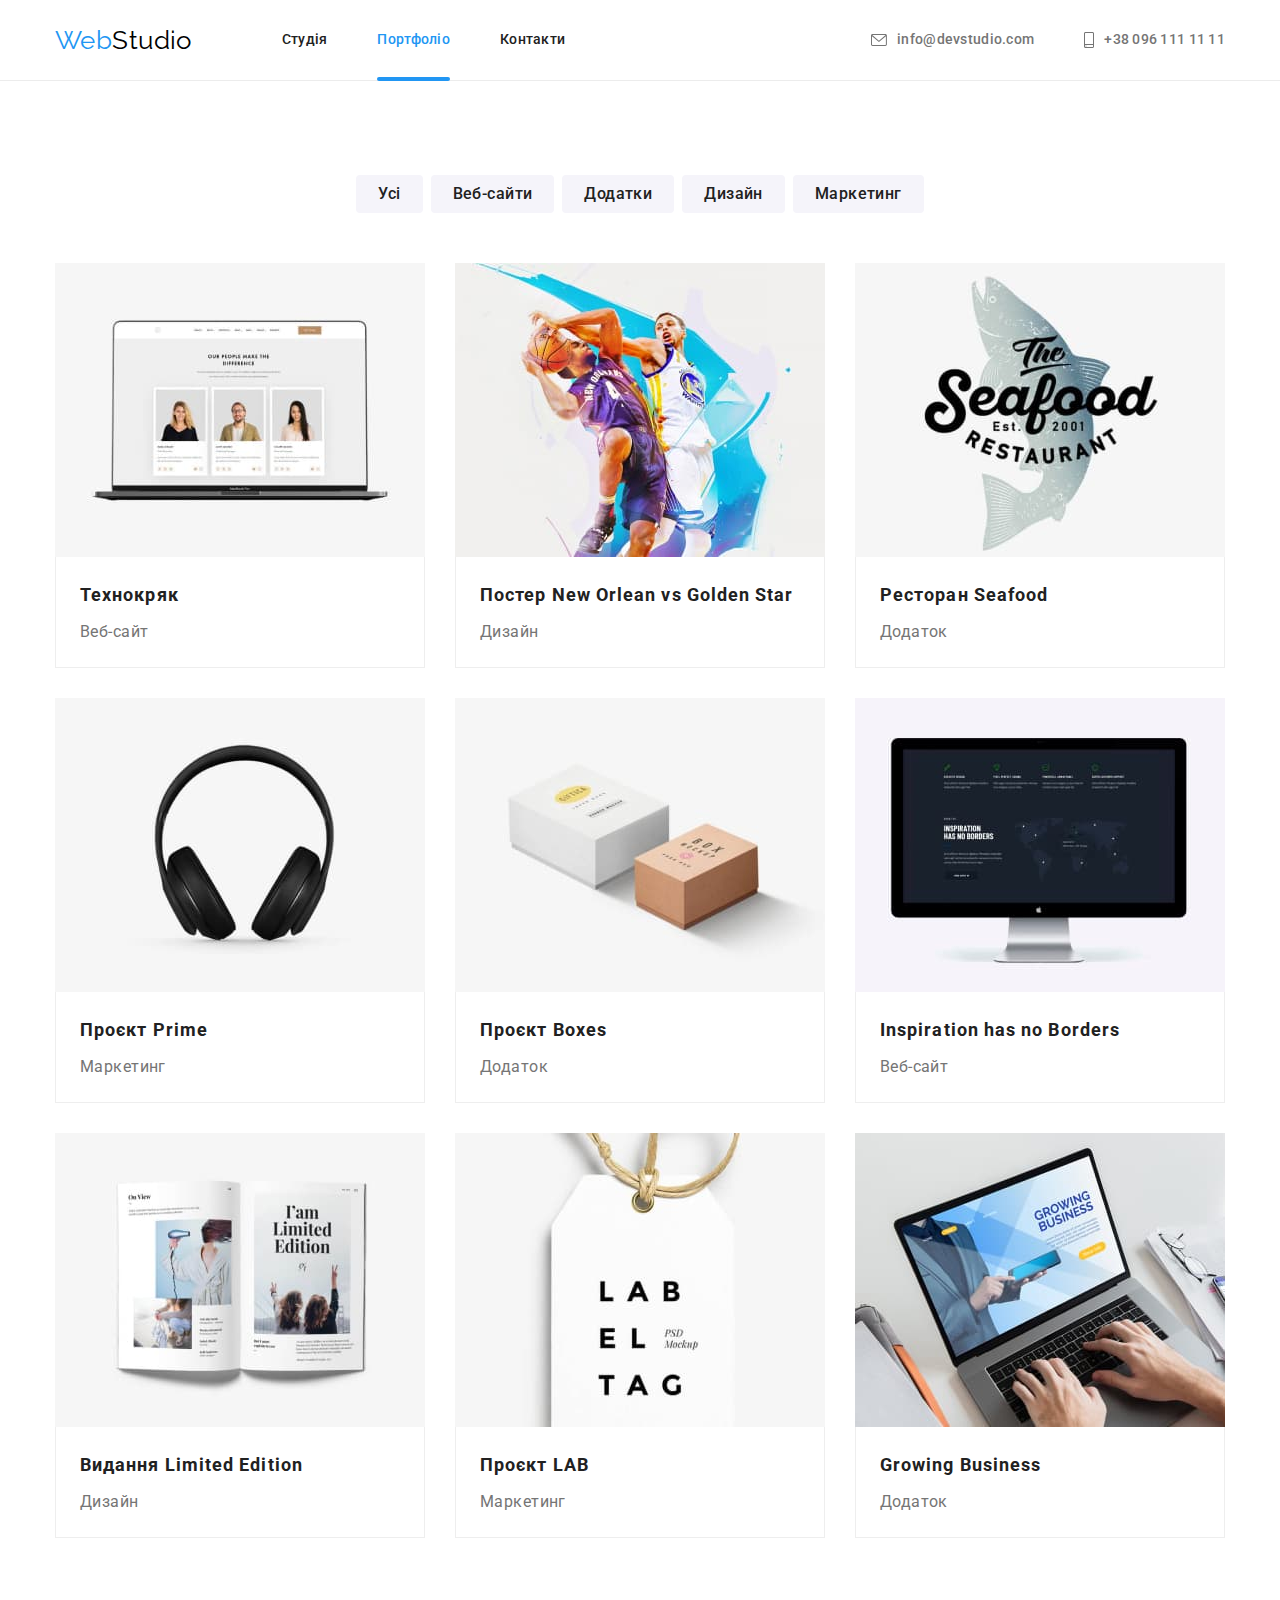
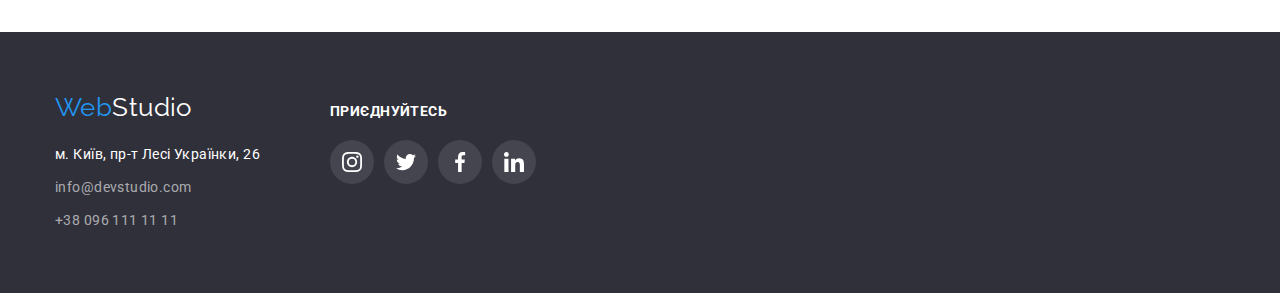
==== portfolio.html @ d750ab9e "Initial commit" ====
<!DOCTYPE html>
<html lang="uk">
	<head>
		<meta charset="UTF-8" />
		<meta http-equiv="X-UA-Compatible" content="IE=edge" />
		<meta name="viewport" content="width=device-width, initial-scale=1.0" />
		<title>Портфоліо</title>
		<link rel="preconnect" href="https://fonts.googleapis.com" />
		<link rel="preconnect" href="https://fonts.gstatic.com" crossorigin />
		<link
			href="https://fonts.googleapis.com/css2?family=Raleway:wght@700&family=Roboto:wght@400;500;700;900&display=swap"
			rel="stylesheet"
		/>
		<link
			rel="stylesheet"
			href="https://cdnjs.cloudflare.com/ajax/libs/modern-normalize/1.1.0/modern-normalize.min.css"
		/>
		<link rel="stylesheet" href="./css/styles.css" />
	</head>
	<body>
		<header class="head-sect">
			<div class="container head-nav"
				><nav class="nav-container">
					<a href="./index.html" lang="en" class="logo"><span class="logo-accent">Web</span>Studio</a>
					<ul class="list nav-list">
						<li class="nav-item"><a href="./index.html" class="link nav-link">Студія</a></li>
						<li class="nav-item"><a href="./portfolio.html" class="link nav-link current">Портфоліо</a></li>
						<li class="nav-item"><a href="" class="link nav-link">Контакти</a></li>
					</ul>
				</nav>
				<ul class="list nav-container">
					<li class="nav-item"
						><a href="mailto:info@devstudio.com" class="link nav-link contact-link"
							><svg width="16px" height="12px" class="contact-icon">
								<use href="./images/symbol-defs.svg#icon-envelope"></use>
							</svg>
							info@devstudio.com</a
						></li
					>
					<li class="nav-item"
						><a href="tel:+380961111111" class="link nav-link contact-link">
							<svg width="10px" height="16px" class="contact-icon">
								<use href="./images/symbol-defs.svg#icon-smartphone""></use></svg
							>+38 096 111 11 11</a
						></li
					>
				</ul>
			</div>
		</header>
		<main>
			<section class="section">
			<div class="container">
					<h1 class="visually-hidden">Наші продукти</h1>
					<ul class="list filter-list">
						<li class="filter-item"><button class="basic-button filter-button" type="button">Усі</button></li>
						<li class="filter-item"><button class="basic-button filter-button" type="button">Веб-сайти</button></li>
						<li class="filter-item"><button class="basic-button filter-button" type="button">Додатки</button></li>
						<li class="filter-item"><button class="basic-button filter-button" type="button">Дизайн</button></li>
						<li class="filter-item"><button class="basic-button filter-button" type="button">Маркетинг</button></li>
					</ul>
					<ul class="list cards-list">
						<li class="cards-item">
							<a href="" class="link filter-link">
								<div class="card-thumb">
								<img src="./images/filtr-1.jpg" alt="веб сайт" width="370" height="294" />
							<p class="overlay-text">Ресурс пропонує комплексні пропозиції з різним рівнем функціоналу та сервісів. Все це дозволить відвідувачу отримати вичерпні відомості про компанію чи приватну особу.</p>
								</div>
							<div class="card-text"
								><h2 class="cards-header">Технокряк</h2>
								<p class="cards-text">Веб-сайт</p>
							</div></a>
							
						</li>
						<li class="cards-item">
							<a href="" class="link filter-link">
								<div class="card-thumb">
									<img src="./images/filtr-2.jpg" alt="постер" width="370" height="294" />
								<p class="overlay-text">Ресурс пропонує комплексні пропозиції з різним рівнем функціоналу та сервісів. Все це дозволить відвідувачу отримати вичерпні відомості про компанію чи приватну особу.</p>
							</div>
								<div class="card-text"
								><h2 class="cards-header">Постер <span lang="en">New Orlean vs Golden Star</span></h2>
								<p class="cards-text">Дизайн</p></div
							></a>
						</li>
						<li class="cards-item"><a href="" class="link filter-link"><div class="card-thumb">
							<img src="./images/filtr-3.jpg" alt="емблема ресторану" width="370" height="294" />
							<p class="overlay-text">Ресурс пропонує комплексні пропозиції з різним рівнем функціоналу та сервісів. Все це дозволить відвідувачу отримати вичерпні відомості про компанію чи приватну особу.</p>
							</div><div class="card-text"
								><h2 class="cards-header">Ресторан <span lang="en">Seafood</span></h2>
								<p class="cards-text">Додаток</p></div
							></a>
						</li>
						<li class="cards-item"><a href="" class="link filter-link"><div class="card-thumb">
							<img src="./images/filtr-4.jpg" alt="навушники" width="370" height="294" />
							<p class="overlay-text">Ресурс пропонує комплексні пропозиції з різним рівнем функціоналу та сервісів. Все це дозволить відвідувачу отримати вичерпні відомості про компанію чи приватну особу.</p>
							</div><div class="card-text"
								><h2 class="cards-header">Проєкт <span lang="en">Prime </span></h2>
								<p class="cards-text">Маркетинг</p></div
							></a>	
						</li>
						<li class="cards-item"><a href="" class="link filter-link"><div class="card-thumb">
							<img src="./images/filtr-5.jpg" alt="коробки" width="370" height="294" /><p class="overlay-text">Ресурс пропонує комплексні пропозиції з різним рівнем функціоналу та сервісів. Все це дозволить відвідувачу отримати вичерпні відомості про компанію чи приватну особу.</p>
							</div><div class="card-text"
								><h2 class="cards-header">Проєкт <span lang="en">Boxes</span></h2>
								<p class="cards-text">Додаток</p></div
							></a>
						</li>
						<li class="cards-item"><a href="" class="link filter-link"><div class="card-thumb">
							<img src="./images/filtr-6.jpg" alt="веб сайт" width="370" height="294" />
							<p class="overlay-text">Ресурс пропонує комплексні пропозиції з різним рівнем функціоналу та сервісів. Все це дозволить відвідувачу отримати вичерпні відомості про компанію чи приватну особу.</p>
							</div><div class="card-text"
								><h2 lang="en" class="cards-header">Inspiration has no Borders</h2>
								<p class="cards-text">Веб-сайт</p></div
							></a>
						</li>
						<li class="cards-item"><a href="" class="link filter-link"><div class="card-thumb">
							<img src="./images/filtr-7.jpg" alt="книга" width="370" height="294" />
							<p class="overlay-text">Ресурс пропонує комплексні пропозиції з різним рівнем функціоналу та сервісів. Все це дозволить відвідувачу отримати вичерпні відомості про компанію чи приватну особу.</p>
							</div><div class="card-text"
								><h2 class="cards-header">Видання <span lang="en">Limited Edition</span></h2>
								<p class="cards-text">Дизайн</p></div
							></a>
						</li>
						<li class="cards-item"><a href="" class="link filter-link"><div class="card-thumb">
							<img src="./images/filtr-8.jpg" alt="ярлик з текстом" width="370" height="294" />
							<p class="overlay-text">Ресурс пропонує комплексні пропозиції з різним рівнем функціоналу та сервісів. Все це дозволить відвідувачу отримати вичерпні відомості про компанію чи приватну особу.</p>
							</div><div class="card-text"
								><h2  class="cards-header">Проєкт <span lang="en">LAB</span></h2> <p class="cards-text">Маркетинг</p></div
							></a>
						</li>
						<li class="cards-item"><a href="" class="link filter-link"><div class="card-thumb">
							<img src="./images/filtr-9.jpg" alt="додаток для бізнесу" width="370" height="294" />
							<p class="overlay-text">Ресурс пропонує комплексні пропозиції з різним рівнем функціоналу та сервісів. Все це дозволить відвідувачу отримати вичерпні відомості про компанію чи приватну особу.</p>
							</div><div class="card-text"
								><h2 lang="en" class="cards-header">Growing Business</h2> <p class="cards-text">Додаток</p></div
							></a>
						</li>
					</ul>
				</section>
			</div>
		</main>
		<footer class="footer">
			<div class="container">
				<div class="footer-cont">
					<div>
					<a href="./index.html" lang="en" class="logo logo-bot"><span class="logo-accent">Web</span>Studio</a>
					<address class="address">
					<ul class="list">
							<li class="foot-item">
							<a
								href="https://goo.gl/maps/7gZieauw5EvDryMb9"
								target="_blank"
								rel="noreferrer noopener"
								class="link map-link"
								>м. Київ, пр-т Лесі Українки, 26</a
							>
						</li>
						<li class="foot-item"><a href="mailto:info@devstudio.com" class="link foot-link">info@devstudio.com</a></li>
						<li class="foot-item"><a href="tel:+380961111111" class="link foot-link">+38 096 111 11 11</a></li>
					</ul>
				</address>
					</div>
					<div class="social-cont">
						<strong class="social-call">приєднуйтесь</strong>
						<ul class="list social-list">
							<li class="social-item"><a href="" class="link social-link footer-social"><svg width="20px" height="20px" class="social-icon">
								<use href="./images/symbol-defs.svg#icon-instagram"></use></svg
							></a></li>
							<li class="social-item"><a href="" class="link social-link footer-social"><svg width="20px" height="20px" class="social-icon">
								<use href="./images/symbol-defs.svg#icon-twitter"></use></svg
							></a></li>
							<li class="social-item"><a href="" class="link social-link footer-social"><svg width="20px" height="20px" class="social-icon">
								<use href="./images/symbol-defs.svg#icon-facebook"></use></svg
							></a></li>
							<li class="social-item"><a href="" class="link social-link footer-social"><svg width="20px" height="20px" class="social-icon">
								<use href="./images/symbol-defs.svg#icon-linkedin"></use></svg
							></a></li>
						</ul>
					</div>
				</div>
			</div>
		</footer>
	</body>
</html>
---- css/styles.css ----
:root {
	--main-color: #757575;
	--accent-color: #2196f3;
	--header-color: #212121;
	--active-button: #188ce8;
	--secondary-logo-color: #000000;
	--secondary-color: #ffffff;
	--main-background-color: #ffffff;
	--secondary-background-color: #2f303a;
	--footer-links: rgba(255, 255, 255, 0.6);
	--filter-bg: #f5f4fa;
	--card-set-gap: 30px;
	--icon-color: #AFB1B8;
}
/* global rules */
body {
	font-family: "Roboto", sans-serif;
	font-size: 14px;
	line-height: 1.71;
	letter-spacing: 0.03em;
	color: var(--main-color);
	background-color: var(--main-background-color);
}
h1, h2, h3, h5, h5, h6 {
	margin: 0;
}
button {
	padding: 0;
}
img {
	display: block;
	max-width: 100%;
}
.list p {
	margin: 0;
}
.visually-hidden {
	position: absolute;
	width: 1px;
	height: 1px;
	margin: -1px;
	border: 0;
	padding: 0;

	white-space: nowrap;
	clip-path: inset(100%);
	clip: rect(0 0 0 0);
	overflow: hidden;
}
.list {
	list-style: none;
	padding: 0;
	margin: 0;
}
.link {
	text-decoration: none;
	color: inherit;
}
.container {
	width: 1200px;
	padding-left: 15px;
	padding-right: 15px;
	margin-left: auto;
	margin-right: auto;
	/* outline: 1px solid purple; */
}
.section {
	padding-top: 94px;
	padding-bottom: 94px;
	/* outline: 1px solid yellowgreen; */
}
/* header */
.head-sect {
	border-bottom: 1px solid #ECECEC;
}
.head-nav {
	display: flex;
	justify-content: space-between;
	align-items: center;

}
/* Logo */
.logo {
	font-family: "Raleway", sans-serif;
	font-size: 26px;
	line-height: 1.19;
	text-decoration: none;

	color: var(--secondary-logo-color);
}
.logo-accent {
	color: var(--accent-color);
}
/* navigation */
.nav-container {
	display: flex;
	align-items: center;

	/* outline: 1px solid red; */
}
.nav-list {
	display: flex;
	align-items: center;
	margin-left: 90px;

	/* outline: 1px solid red; */
}

.nav-item {
	position: relative;
	margin-left: 50px;
}
.nav-item:first-child {
	margin-left: 0;
}

.nav-link {
	display: block;
	padding: 32px 0;
	
	font-weight: 500;
	font-size: 14px;
	line-height: 1.14;
	letter-spacing: 0.02em;
	color: var(--header-color);
	transition: color 250ms cubic-bezier(0.4, 0, 0.2, 1);

	/* outline: 1px solid greenyellow; */
}

.current {
	color: var(--accent-color);
}
.nav-link:hover,
.nav-link:focus {
	color: var(--accent-color);
}

.current::after {
	content: '';
	position: absolute;
	bottom: -1px;
	display: block;
	background: var(--accent-color);
	width: 100%;
	height: 4px;
	border-radius: 2px;
}

.contact-link {
	display: flex;
	align-items: center;
	color: var(--main-color);
}

.contact-icon {
	fill: currentColor;
	margin-right: 10px;
}



/* hero */
.hero-sect {
	padding: 200px 0;
	background-color: var(--secondary-background-color);
	text-align: center;
}
.hero-bg {
	height: 600px;
	max-width: 1600px;
	margin-left: auto;
	margin-right: auto;
	background-image: linear-gradient(rgba(47, 48, 58, 0.4),
	rgba(47, 48, 58, 0.4)),
	url(../images/hero-bg.jpg);
	background-size: cover;
	background-repeat: no-repeat;
	background-position: center;
}

.hero-header {
	width: 700px;
	margin-bottom: 30px;
	margin-right: auto;
	margin-left: auto;

	font-weight: 900;
	font-size: 44px;
	line-height: 1.36;
	letter-spacing: 0.06em;
	text-transform: uppercase;

	color: var(--secondary-color);
}
.basic-button {
	border: 0px;
	display: inline-block;
	cursor: pointer;
}

.hero-button {
	min-width: 216px;
	border-radius: 4px;
	padding: 10px;


	font-family: inherit;
	font-weight: 700;
	font-size: 16px;
	line-height: 1.88;
	letter-spacing: 0.06em;

	color: var(--secondary-color);
	background-color: var(--accent-color);
	box-shadow: 0px 4px 4px rgba(0, 0, 0, 0.15);

	transition: background-color 250ms cubic-bezier(0.4, 0, 0.2, 1);
}
.hero-button:hover,
.hero-button:focus {
	background-color: var(--active-button);
}
/* Qualities */
.section-qual {
	padding-top: 94px;
}

.qualities-thumb {
	display: flex;
	justify-content: center;
	align-items: center;
	background-color: var(--filter-bg);
	width: 270px;
	height: 120px;
	margin-bottom: 30px;
}

.quality-header {
	margin-bottom: 10px;
	font-size: 14px;
	line-height: 1.14;
	letter-spacing: 0.03em;
	text-transform: uppercase;

	color: var(--header-color);

}
.qualities-list {
display: flex;

}

.qualities-item {
	flex-basis: calc((100%-90px) / 4);
	margin-left: 30px;
	/* outline: 1px solid teal; */
}
.qualities-item:first-child {
	margin-left: 0;
}

/* What we do */
.main-header {
	margin-bottom: 50px;
	font-size: 36px;
	line-height: 1.17;
	text-align: center;

	color: var(--header-color);
}
.works-list {
	display: flex;
	/* outline: 1px dashed red; */
	margin-left: -30px;
}
.work-item {
	position: relative;
	flex-basis: calc((100% / 3) -30px);
	margin-left: 30px;
}

.works-text {
	position: absolute;
	bottom: 0;
	display: flex;
	justify-content: center;
	align-items: center;
	width: 100%;
	height: 70px;

	background: rgba(47, 48, 58, 0.8);

	font-weight: 700;
	line-height: 1.14;
	text-align: center;
	text-transform: uppercase;
	
	color: var(--secondary-color);
}

/* Our team */
.team-section {
	background-color: var(--filter-bg);
}

.team-list {
	display: flex;
	/* outline: 1px dashed red; */
}
.team-item {
	flex-basis: calc((100% - 90px) / 4);
	margin-left: 30px;
	box-shadow: 0px 1px 3px rgba(0, 0, 0, 0.12), 
	0px 1px 1px rgba(0, 0, 0, 0.14), 
	0px 2px 1px rgba(0, 0, 0, 0.2);
	border-radius: 4px;

	/* outline: 1px dashed yellowgreen; */
}
.team-item:first-child {
	margin-left: 0;
}

.team-descr {
	padding: 30px 0;
	background-color:var(--main-background-color);
	border-radius: 4px;
}

.names {
	margin-bottom: 10px;
	font-weight: 500;
	font-size: 16px;
	line-height: 1.19;
	text-align: center;

	color: var(--header-color);
}
.speciality {
	font-size: 16px;
	line-height: 1.19;
	text-align: center;
}

.social-list {
	display: flex;
	justify-content: center;
	margin-top: 16px;
	/* outline: 1px solid red; */
}

.social-item:not(:first-child) {
	margin-left: 10px;

}

.social-link {
	display: flex;
	justify-content: center;
	align-items: center;
	width: 44px;
	height: 44px;
	fill: var(--icon-color);
	border-radius: 50%;

	transition: background-color 250ms cubic-bezier(0.4, 0, 0.2, 1), 
	fill 250ms cubic-bezier(0.4, 0, 0.2, 1);
}

.social-link:hover,
.social-link:focus {
	background-color: var(--accent-color);
	fill: var(--secondary-color);
}

/* Clients */
.client-list {
	display: flex;
	justify-content: center;
}

.client-item:not(:first-child) {
	margin-left: 30px;
}
.client-link {
	display: flex;
	justify-content: center;
	align-items: center;
	width: 170px;
	height: 92px;
	fill: var(--icon-color);
	border: 1px solid var(--icon-color);
	border-radius: 4px;

	transition: fill 250ms cubic-bezier(0.4, 0, 0.2, 1), 
	border-color 250ms cubic-bezier(0.4, 0, 0.2, 1);
}

.client-link:hover,
.client-link:focus {
	fill: var(--accent-color);
	border-color: var(--accent-color);
}



/* Footer */
.footer {
	padding: 60px 0;
	background-color: var(--secondary-background-color);
}
.footer-cont {
	display: flex;
	align-items: baseline;
}


.logo-bot {
	display: block;
	margin-bottom: 20px;
	color: var(--secondary-color);
}
.address {
	font-style: normal;
}
.map-link {
	color: var(--secondary-color);
	transition: color 250ms cubic-bezier(0.4, 0, 0.2, 1);
}
.map-link:hover,
.map-link:focus {
	color: var(--accent-color);
}

.foot-link {
	color: var(--footer-links);
	transition: color 250ms cubic-bezier(0.4, 0, 0.2, 1);
}
.foot-link:hover,
.foot-link:focus {
	color: var(--accent-color);
}

.foot-item + .foot-item {
	margin-top: 9px;
}
.social-cont {
	margin-left: 70px;
}

.social-call {
	line-height: 1.14;
	text-transform: uppercase;
	color: var(--secondary-color);
} 

.footer-social {
	background-color: rgba(255, 255, 255, 0.1);
	fill: var(--secondary-color);
}

/* Modal */
.backdrop {
	position: fixed;
	top: 0;
	left: 0;
	width: 100%;
	height: 100%;
	background: rgba(0, 0, 0, 0.2);
	opacity: 1;
	transition: opacity 250ms cubic-bezier(0.4, 0, 0.2, 1),
	visibility 250ms cubic-bezier(0.4, 0, 0.2, 1);
}
.backdrop.is-hidden {
	opacity: 0;
	pointer-events: none;
	visibility: hidden;
}

.backdrop.is-hidden .modal {
	transform: translate(-50%, -50%) scale(0.5);
}


.modal {
	position: absolute;
	top: 50%;
	left: 50%;
	min-height: 580px;
	min-width: 530px;
	background-color: var(--secondary-color);
	box-shadow: 0px 1px 3px rgba(0, 0, 0, 0.12), 0px 1px 1px rgba(0, 0, 0, 0.14), 0px 2px 1px rgba(0, 0, 0, 0.2);
	border-radius: 4px;
	transform: translate(-50%, -50%) scale(1);
	transition: transform 250ms cubic-bezier(0.4, 0, 0.2, 1),
	box-shadow 250ms cubic-bezier(0.4, 0, 0.2, 1);
}

.close-button {
	position: absolute;
	top: 8px;
	right: 8px;
	display: flex;
	align-items: center;
	justify-content: center;
	width: 30px;
	height: 30px;
	cursor: pointer;
	border-radius: 50%;
	background: #FFFFFF;
	border: 1px solid rgba(0, 0, 0, 0.1);
}

/* Portfolio */
/* Filter */
/* buttons */
.filter-button {
	padding-top: 6px;
	padding-bottom: 6px;
	padding-left: 22px;
	padding-right: 22px;
	border-radius: 4px;

	font-family: inherit;
	font-weight: 500;
	font-size: 16px;
	line-height: 1.62;
	text-align: center;
	letter-spacing: inherit;

	color: var(--header-color);
	background-color: var(--filter-bg);

	transition: color 250ms cubic-bezier(0.4, 0, 0.2, 1),
	background-color 250ms cubic-bezier(0.4, 0, 0.2, 1),
	box-shadow 250ms cubic-bezier(0.4, 0, 0.2, 1);

	/* outline: 1px solid yellowgreen; */
}
.filter-button:hover,
.filter-button:focus {
	color: var(--secondary-color);
	background-color: var(--accent-color);
	box-shadow: 0px 3px 1px rgba(0, 0, 0, 0.1), 
	0px 1px 2px rgba(0, 0, 0, 0.08), 
	0px 2px 2px rgba(0, 0, 0, 0.12);
}

.filter-list {
	display: flex;
	justify-content: center;
	padding-bottom: 16px;
	margin-bottom: 34px;
	/* outline: 1px dashed red; */
}

.filter-item:not(:first-child) {
	margin-left: 8px;
}

/* cards */
.cards-header {
	margin-bottom: 4px;
	font-size: 18px;
	line-height: 2;
	letter-spacing: 0.06em;

	color: var(--header-color);
}
.cards-desc {
	font-size: 16px;
	line-height: 1.88;
}
.cards-text {
	font-size: 16px;
	line-height: 1.88;
}


.cards-list {
	display: flex;
	flex-wrap: wrap;
	margin-left: calc(-1 * var(--card-set-gap));
	margin-top: calc(-1 * var(--card-set-gap));
	/* outline: 1px solid blue; */
}

.cards-item {
	flex-basis: calc((100% / 3) - var(--card-set-gap));
	margin-left: var(--card-set-gap);
	margin-top: var(--card-set-gap);
	/* outline: 1px solid red; */
}
.filter-link {
	display: block;

	transition: box-shadow 250ms cubic-bezier(0.4, 0, 0.2, 1);
}
.filter-link:hover,
.filter-link:focus {
	box-shadow: 0px 1px 1px rgba(0, 0, 0, 0.12), 
	0px 4px 4px rgba(0, 0, 0, 0.06), 
	1px 4px 6px rgba(0, 0, 0, 0.16);
}
.card-thumb {
	position: relative;
	overflow: hidden;
}
.card-text {
	border: 1px solid #EEEEEE;
	border-top: none;
	padding: 20px 24px;
}

.overlay-text {
	position: absolute;
	top: 0;
	left: 0;
	display: flex;
	align-items: center;

	width: 100%;
	height: 100%;
	padding: 24px;

	font-size: 18px;
	line-height: 1.56;
	letter-spacing: 0.03em;

	color: var(--secondary-color);
	background: rgba(33, 150, 243, 0.9);

	transform: translateY(100%);
	transition: transform 250ms cubic-bezier(0.4, 0, 0.2, 1);
}

.cards-item:hover .overlay-text {
	transform: translateY(0);
}
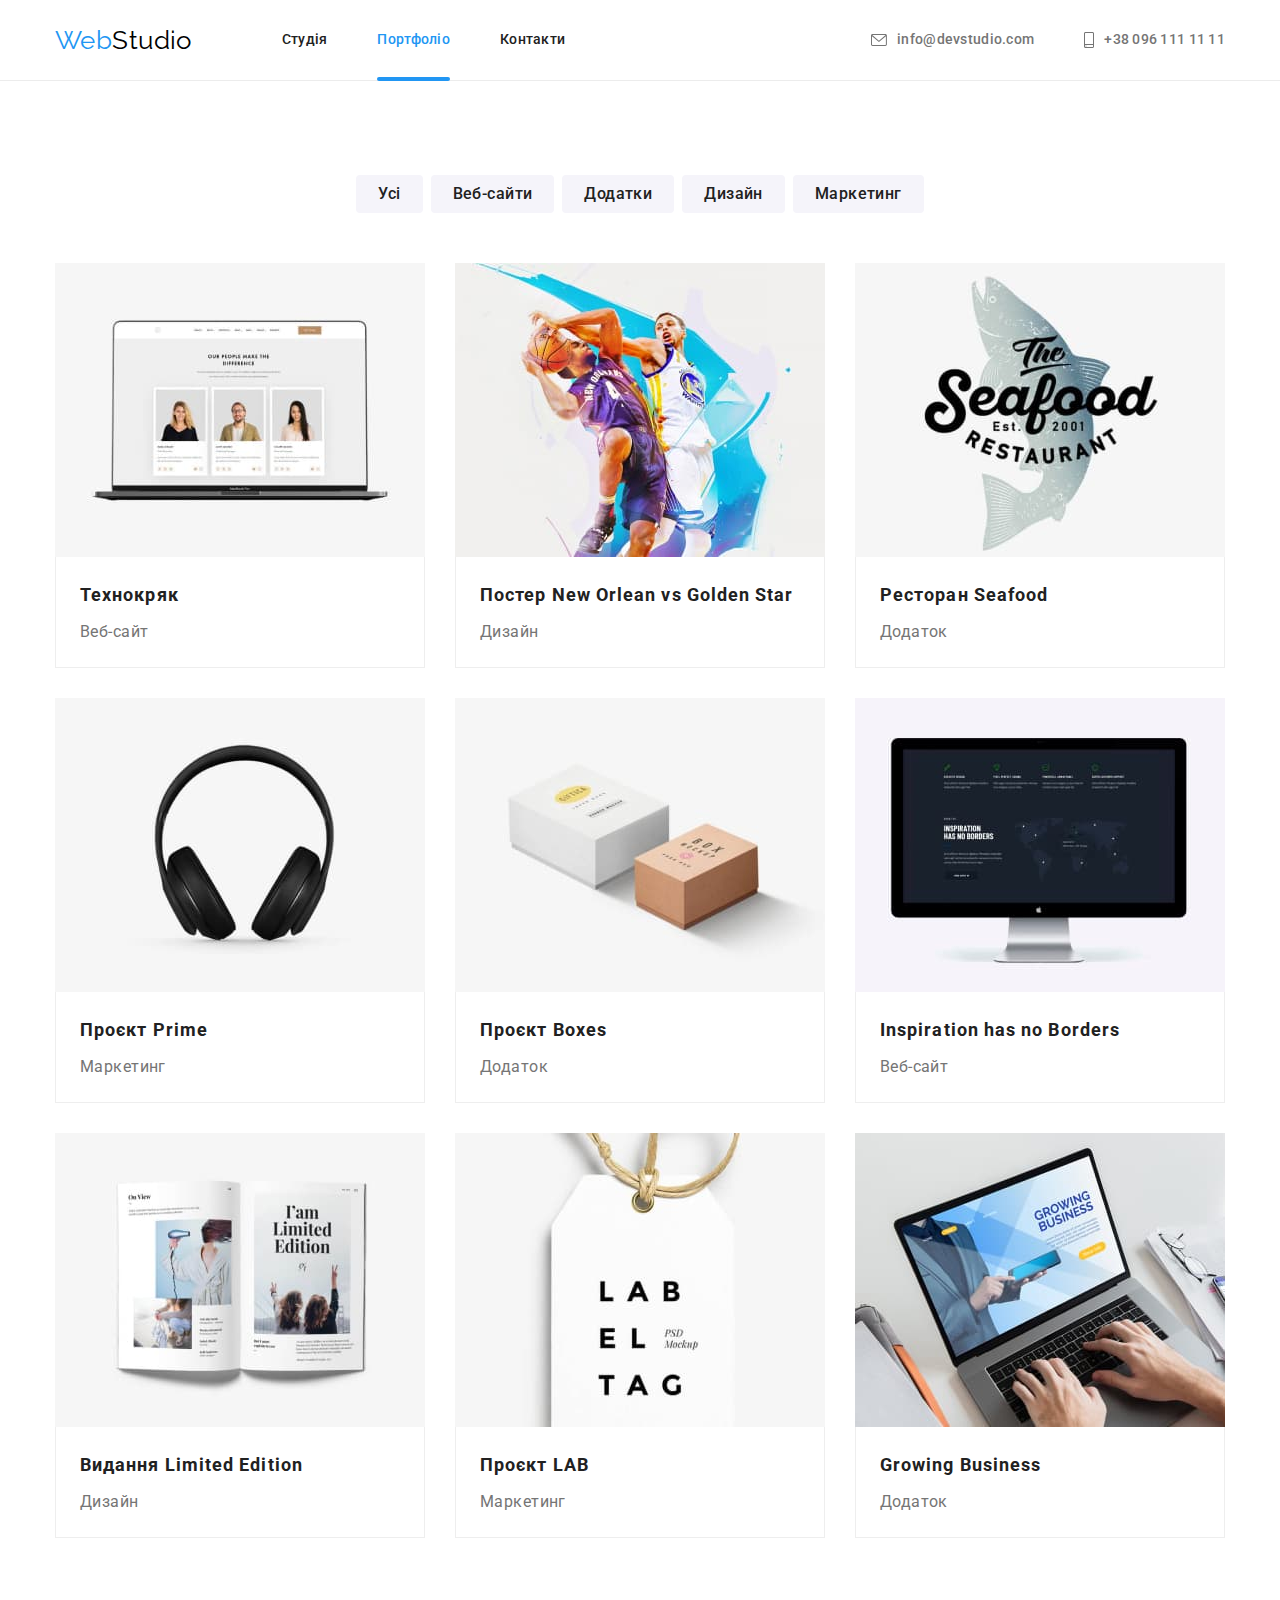
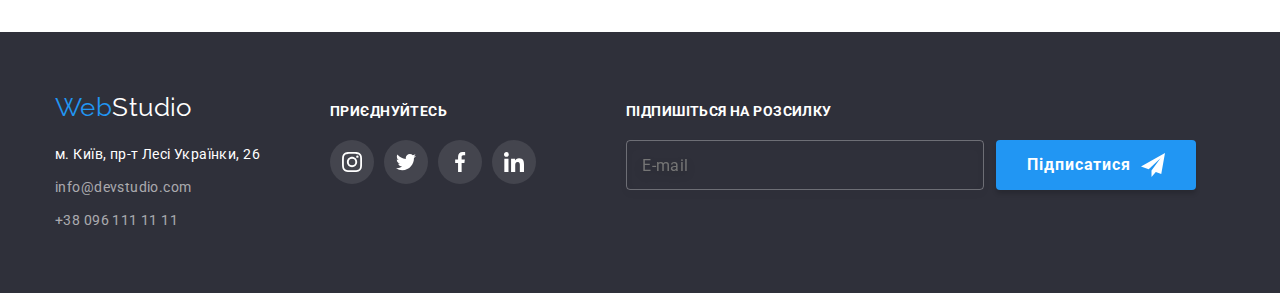
==== commit 38cb5ccb: "добавил футер в портфолио" ====
--- a/portfolio.html
+++ b/portfolio.html
@@ -177,6 +177,15 @@
 							></a></li>
 						</ul>
 					</div>
+					<div class="">
+						<form class="footer-form">
+							<div class="footer-field"><label for="email" class="social-call send-call">Підпишіться на розсилку</label>
+							<input type="email" id="email" name="email" placeholder="E-mail"></div>
+							<button type="submit" class="basic-button subscr-but">Підписатися<svg width="24px" height="24px" class="send-icon">
+								<use href="./images/symbol-defs.svg#icon-send"></use></svg
+							></button>
+						</form>
+					</div>
 				</div>
 			</div>
 		</footer>
--- a/css/styles.css
+++ b/css/styles.css
@@ -204,7 +204,6 @@
 	border-radius: 4px;
 	padding: 10px;
 
-
 	font-family: inherit;
 	font-weight: 700;
 	font-size: 16px;
@@ -458,6 +457,68 @@
 .footer-social {
 	background-color: rgba(255, 255, 255, 0.1);
 	fill: var(--secondary-color);
+}
+.footer-form {
+	display: flex;
+	align-items: flex-end;
+	width: 570px;
+	margin-left: 90px;
+}
+
+.footer-field {
+	display: flex;
+	flex-direction: column;
+
+}
+.footer-field input {
+	width: 358px;
+	height: 50px;
+	margin: 0;
+	padding: 0 15px;
+	border-radius: 4px;
+	background-color: transparent;
+	border: 1px solid rgba(255, 255, 255, 0.3);
+	filter: drop-shadow(0px 4px 4px rgba(0, 0, 0, 0.15));
+	font-size: 16px;
+	line-height: 1.25;
+	letter-spacing: 0.03em;
+	color: var(--secondary-color);
+}
+.footer-field label {
+	margin-bottom: 20px;
+}
+
+.send-call {
+	font-weight: 700;
+}
+.subscr-but {
+	display: flex;
+	justify-content: center;
+	align-items: center;
+	width: 200px;
+	height: 50px;
+	border-radius: 4px;
+	padding: 5px;
+	margin-left: 12px;
+
+	font-family: inherit;
+	font-weight: 700;
+	font-size: 16px;
+	line-height: 1.88;
+	letter-spacing: 0.06em;
+
+	color: var(--secondary-color);
+	background-color: var(--accent-color);
+	box-shadow: 0px 4px 4px rgba(0, 0, 0, 0.15);
+
+	transition: background-color 250ms cubic-bezier(0.4, 0, 0.2, 1);
+}
+.subscr-but:hover,
+.subscr-but:focus {
+	background-color: var(--active-button);
+}
+.send-icon {
+	margin-left: 10px;
 }
 
 /* Modal */
@@ -511,6 +572,127 @@
 	background: #FFFFFF;
 	border: 1px solid rgba(0, 0, 0, 0.1);
 }
+.close-button:hover,
+.close-button:focus {
+	fill: var(--accent-color);
+}
+.form-header {
+	margin-top: 40px;
+	margin-bottom: 12px;
+
+	font-weight: 700;
+	font-size: 20px;
+	line-height: 1.15;
+	text-align: center;
+	letter-spacing: 0.03em;
+	
+	color: var(--header-color);
+}
+.modal-form {
+	width: 448px;
+	margin-left: auto;
+	margin-right: auto;
+	
+}
+
+.input-field {
+	position: relative;
+	display: flex;
+	flex-direction: column-reverse;
+	margin-bottom: 10px;
+}
+
+.input-field:last-of-type {
+	margin-bottom: 20px;
+}
+
+
+.input-field span {
+	margin-bottom: 4px;
+	font-size: 12px;
+	line-height: 1.17;
+	letter-spacing: 0.01em;
+}
+
+.input-field input {
+	height: 40px;
+	margin: 0;
+	padding:10px 10px 10px 30px;
+	border: 1px solid rgba(33, 33, 33, 0.2);
+	border-radius: 4px;
+	outline: none;
+	transition: border-color 250ms cubic-bezier(0.4, 0, 0.2, 1);
+}
+.form-icon {
+	position: absolute;
+	top: 50%;
+	left: 12px;
+	transition: fill 250ms cubic-bezier(0.4, 0, 0.2, 1);
+}
+.input-field:focus-within > .form-icon {
+	fill: var(--accent-color);
+}
+
+.input-field textarea {
+	resize: none;
+	height: 120px;
+	padding: 12px 16px;
+	border: 1px solid rgba(33, 33, 33, 0.2);
+	border-radius: 4px;
+	outline: none;
+	transition: border-color 250ms cubic-bezier(0.4, 0, 0.2, 1);
+
+	font-size: 12px;
+	line-height: 1.17;
+	letter-spacing: 0.01em;
+	
+}
+.input-field textarea::placeholder {
+	color: rgba(117, 117, 117, 0.5);
+}
+.input-field:focus-within input,
+.input-field:focus-within textarea {
+	border-color: var(--accent-color);
+	cursor: pointer;
+}
+.agreement {
+	display: flex;
+	align-items: center;
+	justify-content: center;
+}
+.checkbox-label{
+	display: flex;
+	justify-content: center;
+	align-items: center;
+}
+.checkbox {
+	appearance: none;
+	position: absolute;
+	line-height: 1.71;
+	letter-spacing: 0.03em;
+}
+.icon-check {
+	fill: transparent;
+	border: 2px solid black;
+	border-radius: 2px;
+	margin-right: 7px;
+
+}
+.checkbox:checked + .icon-check{
+	border: none;
+	fill: var(--accent-color);
+
+}
+.agreement-link {
+	display: inline-block;
+	margin-left: 5px;
+	color: var(--accent-color);
+}
+.send-button {
+	margin-left: auto;
+	margin-right: auto;
+	margin-top: 30px;
+}
 
 /* Portfolio */
 /* Filter */
